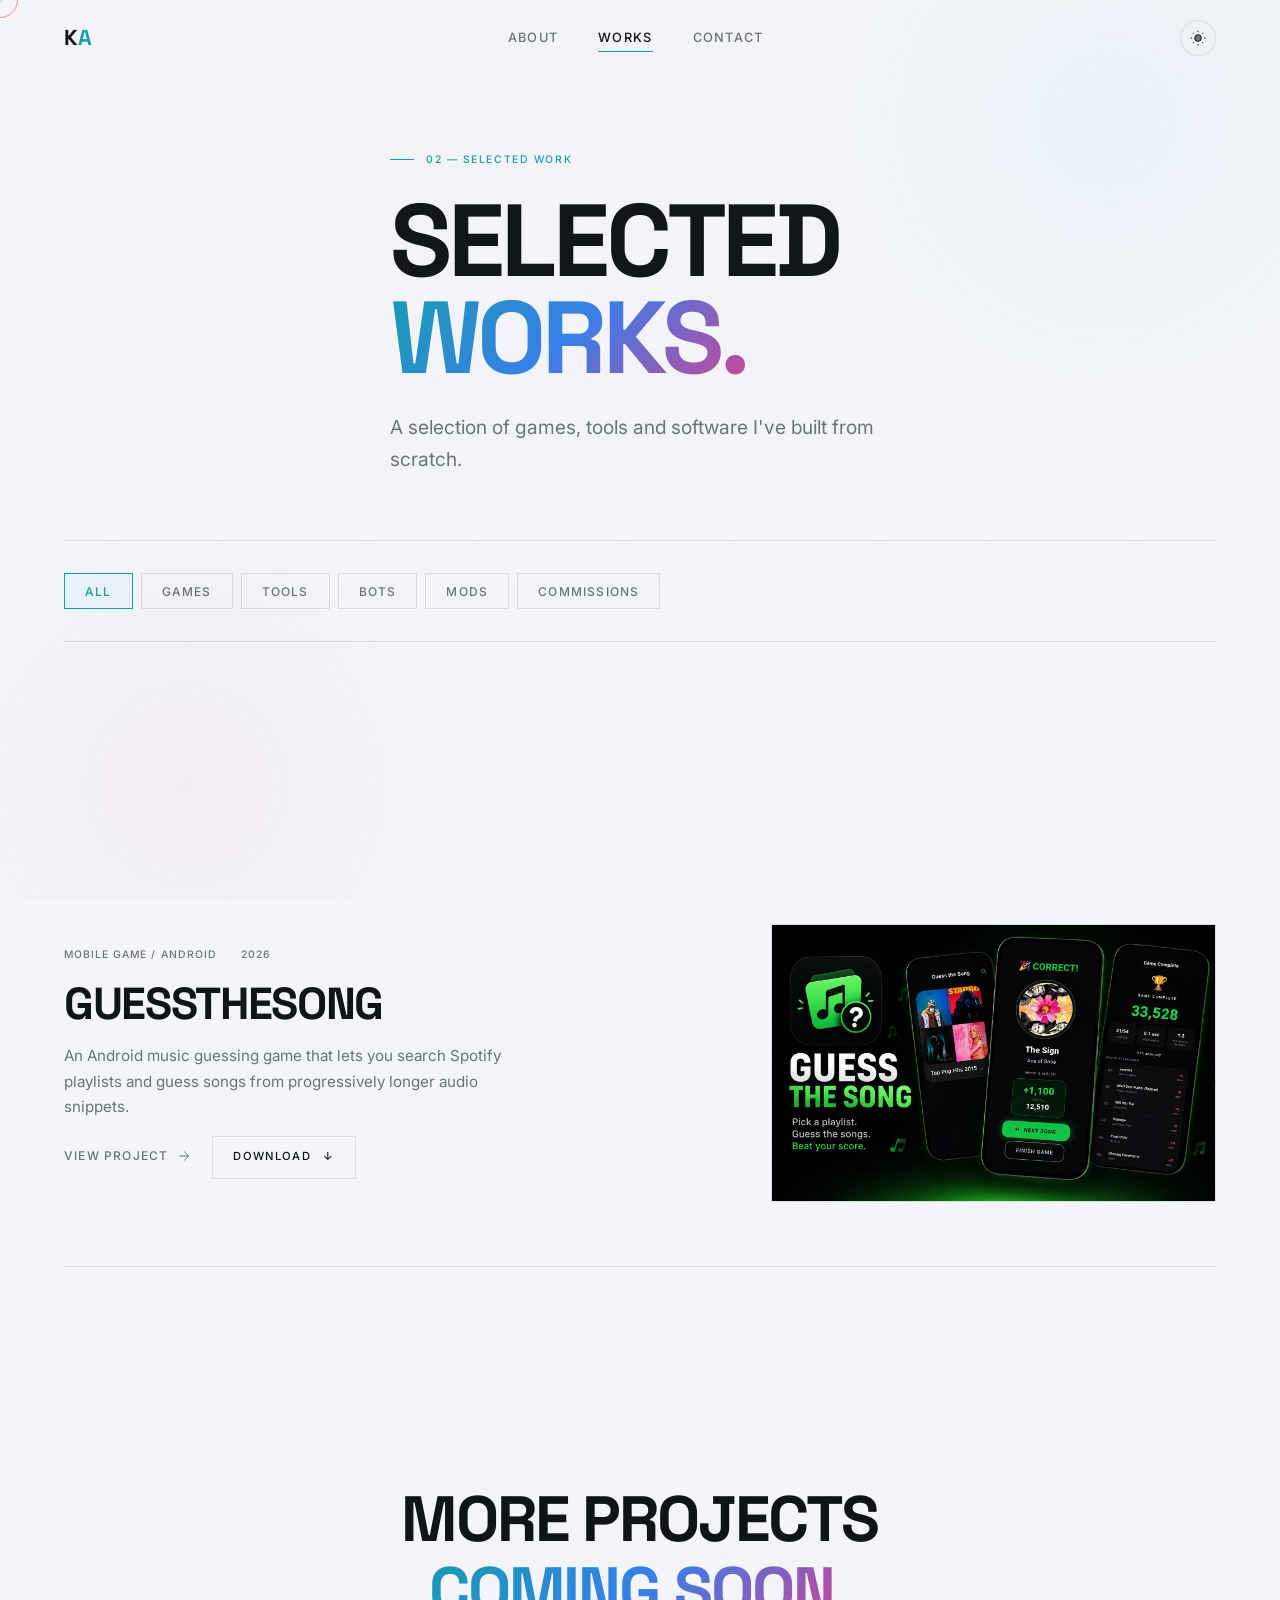
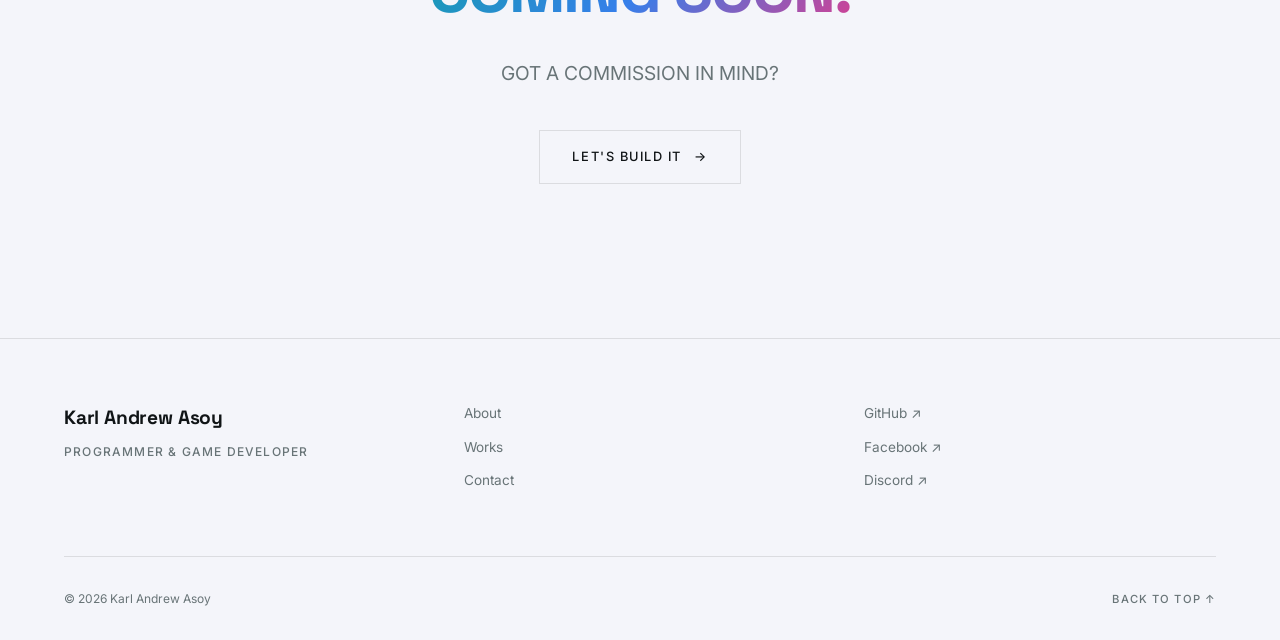
==== works/index.html @ 8372d38e "." ====
<!DOCTYPE html>
<html lang="en" data-theme="dark">
<head>
  <meta charset="UTF-8">
  <meta name="viewport" content="width=device-width, initial-scale=1.0">
  <title>Karls Worx</title>
  <meta name="description" content="Karl Andrew Asoy — A curated selection of game development projects, custom software and commissioned work.">
  <link rel="icon" type="image/svg+xml" href="../assets/favicon.svg">
  <link rel="preconnect" href="https://fonts.gstatic.com" crossorigin>
  <link href="https://fonts.googleapis.com/css2?family=Inter:wght@400;500;600;700&family=Space+Grotesk:wght@400;500;600;700&display=swap" rel="stylesheet">
  <link rel="stylesheet" href="../css/style.css">
</head>
<body>

  <!-- Page Loader -->
  <div class="page-loader">
    <div class="loader-inner">
      <div class="loader-logo">KA</div>
      <div class="loader-line"></div>
    </div>
  </div>

  <!-- Scroll Progress -->
  <div class="scroll-progress"></div>

  <!-- Background Atmosphere -->
  <div class="bg-glow"></div>
  <div class="noise-overlay"></div>

  <!-- Custom Cursor -->
  <div class="cursor-dot"></div>
  <div class="cursor-circle"></div>

  <!-- Navigation -->
  <header class="nav" role="banner">
    <div class="container nav-inner">
      <a href="../about/" class="nav-logo" aria-label="Home">K<span>A</span></a>
      <nav class="nav-links" role="navigation" aria-label="Main navigation">
        <a href="../about/" class="nav-link">About</a>
        <a href="../works/" class="nav-link active">Works</a>
        <a href="../contact/" class="nav-link">Contact</a>
      </nav>
      <div class="nav-right">
        <button class="theme-toggle" aria-label="Toggle theme"></button>
        <button class="hamburger" aria-label="Toggle menu" aria-expanded="false">
          <span></span>
          <span></span>
          <span></span>
        </button>
      </div>
    </div>
  </header>

  <!-- Mobile Menu -->
  <div class="mobile-menu" role="navigation" aria-label="Mobile navigation">
    <a href="../about/" class="mobile-menu-link">About</a>
    <a href="../works/" class="mobile-menu-link active">Works</a>
    <a href="../contact/" class="mobile-menu-link">Contact</a>
  </div>

  <!-- Main Content -->
  <main class="page-content">

    <!-- Works Hero -->
    <section class="works-hero">
      <div class="container">
        <span class="label">02 — SELECTED WORK</span>
        <h1 class="works-hero-title">
          SELECTED<br><span class="gradient-text">WORKS.</span>
        </h1>
        <p class="body-large works-hero-sub">A selection of games, tools and software I've built from scratch.</p>
      </div>
    </section>

    <!-- Filters -->
    <section class="section" style="padding-top: 0;">
      <div class="container">
        <div class="filters">
          <button class="filter-btn active" data-filter="all">All</button>
          <button class="filter-btn" data-filter="game">Games</button>
          <button class="filter-btn" data-filter="tool">Tools</button>
          <button class="filter-btn" data-filter="bot">Bots</button>
          <button class="filter-btn" data-filter="mod">Mods</button>
          <button class="filter-btn" data-filter="commission">Commissions</button>
        </div>
      </div>
    </section>

    <!-- Projects -->
    <section class="projects-list">
      <div class="container">

        <!-- Project 01 — GUESSTHESONG -->
        <article class="project-item layout-1 reveal"
          data-category="game mobile"
          data-slug="guessthesong"
          data-overview="A music guessing game for Android"
          data-role="Solo Developer"
          data-timeline="Ongoing"
          data-tools="Flutter, Dart, Spotify API"
          data-challenge="Creating a fun and engaging music quiz game that integrates with Spotify's massive catalog while keeping the experience snappy and fair."
          data-approach="Built a custom audio snippet player that can slice tracks at precise timestamps. Integrated Spotify's API for playlist search and playback. Designed progressively harder difficulty tiers."
          data-solution="An Android app where users search any Spotify playlist, listen to progressively longer snippets (0.1s, 0.5s, 1s, 2s, 5s) and guess the song. Score based on how quickly you recognize it."
          data-results="Fully functional app ready for release. Smooth Spotify integration. Addictive gameplay loop with increasing difficulty."
          data-gallery-1="../assets/guessthesong/result (1).jpg"
          data-gallery-2="../assets/guessthesong/result (2).jpg"
          data-gallery-3="../assets/guessthesong/result (3).jpg"
          data-download="https://www.dropbox.com/scl/fi/apafwx0fe92dl3pymfhm1/Guess-The-Song.apk?rlkey=arikl95ttu02qzkbhp2q1cnkc&st=estf4161&dl=1">

          <div class="project-text">
            <div class="project-meta">
              <span class="project-meta-item">Mobile Game / Android</span>
              <span class="project-meta-item">2026</span>
            </div>
            <h3 class="project-name">GUESSTHESONG</h3>
            <p class="project-desc">An Android music guessing game that lets you search Spotify playlists and guess songs from progressively longer audio snippets.</p>
            <span class="project-arrow">VIEW PROJECT <svg viewBox="0 0 24 24"><line x1="5" y1="12" x2="19" y2="12"/><polyline points="12 5 19 12 12 19"/></svg></span>
            <a href="#" class="btn project-download-btn" target="_blank" rel="noopener" onclick="event.stopPropagation()">DOWNLOAD <span class="arrow">&darr;</span></a>
          </div>
          <div class="project-image-wrap">
            <img src="../assets/guessthesong/thumbnail.jpg" alt="GUESSTHESONG — Android music guessing game" loading="lazy">
            <div class="project-image-overlay">
              <span>VIEW PROJECT</span>
            </div>
          </div>
        </article>

      </div>
    </section>

    <!-- Works CTA -->
    <section class="works-cta section">
      <div class="container">
        <h2 class="works-cta-title reveal">
          MORE PROJECTS<br><span class="gradient-text">COMING SOON.</span>
        </h2>
        <p class="body-large reveal" style="margin: 0 auto 2.5rem; text-align: center;">GOT A COMMISSION IN MIND?</p>
        <a href="../contact/" class="btn reveal reveal-delay-2" style="display: inline-flex; margin: 0 auto;">LET'S BUILD IT <span class="arrow">&rarr;</span></a>
      </div>
    </section>

    <!-- Footer -->
    <footer class="footer" role="contentinfo">
      <div class="container">
        <div class="footer-grid">
          <div>
            <div class="footer-brand-name">Karl Andrew Asoy</div>
            <div class="footer-brand-role">Programmer & Game Developer</div>
          </div>
          <div class="footer-nav">
            <a href="../about/">About</a>
            <a href="../works/">Works</a>
            <a href="../contact/">Contact</a>
          </div>
          <div class="footer-social">
            <a href="https://github.com/LoyKarl" target="_blank" rel="noopener">GitHub ↗</a>
            <a href="https://www.facebook.com/karl.andrewasoy/" target="_blank" rel="noopener">Facebook ↗</a>
            <a href="https://discord.com/users/983285934449623070" target="_blank" rel="noopener">Discord ↗</a>
          </div>
        </div>
        <div class="footer-bottom">
          <span class="footer-copy">&copy; 2026 Karl Andrew Asoy</span>
          <button class="footer-back-top" aria-label="Back to top">BACK TO TOP &uarr;</button>
        </div>
      </div>
    </footer>

  </main>

  <!-- Project Modal (outside main so position:fixed works) -->
  <div class="project-modal" role="dialog" aria-label="Project details">
    <button class="modal-close" aria-label="Close modal">
      <svg viewBox="0 0 24 24"><line x1="18" y1="6" x2="6" y2="18"/><line x1="6" y1="6" x2="18" y2="18"/></svg>
    </button>
    <div class="modal-content"></div>
  </div>

  <script src="../js/script.js"></script>
</body>
</html>
---- css/style.css ----
/* ============================================================
   PORTFOLIO — CSS
   ============================================================ */

/* ===================== RESET ===================== */
*, *::before, *::after {
  margin: 0;
  padding: 0;
  box-sizing: border-box;
}

html {
  scroll-behavior: smooth;
  -webkit-font-smoothing: antialiased;
  -moz-osx-font-smoothing: grayscale;
}

body {
  font-family: 'Inter', sans-serif;
  font-weight: 400;
  line-height: 1.6;
  overflow-x: hidden;
  transition: background-color 0.5s ease, color 0.5s ease;
}

a {
  text-decoration: none;
  color: inherit;
}

ul, ol {
  list-style: none;
}

img {
  max-width: 100%;
  display: block;
}

button {
  border: none;
  background: none;
  cursor: pointer;
  font-family: inherit;
  color: inherit;
}

input, textarea, select {
  font-family: inherit;
  border: none;
  outline: none;
  background: none;
  color: inherit;
}

::selection {
  background: var(--cyan);
  color: var(--bg);
}

/* ===================== VARIABLES ===================== */
:root {
  --bg: #05090B;
  --bg-secondary: #081216;
  --surface: #0B1519;
  --text: #F2F5F4;
  --text-muted: #879496;
  --cyan: #48D8E8;
  --blue: #4C9FFF;
  --pink: #E94FA3;
  --purple: #A85CFF;
  --green: #50D7A0;
  --border: rgba(255,255,255,0.10);
  --border-hover: rgba(255,255,255,0.25);
  --font-heading: 'Space Grotesk', sans-serif;
  --font-body: 'Inter', sans-serif;
  --transition: 0.35s cubic-bezier(0.25, 0.46, 0.45, 0.94);
  --transition-fast: 0.2s ease;
  --container: 1400px;
  --gap: clamp(1.5rem, 4vw, 3rem);
  --section-gap: clamp(5rem, 12vw, 10rem);
}

[data-theme="light"] {
  --bg: #F4F5FA;
  --bg-secondary: #FFFFFF;
  --surface: #FFFFFF;
  --text: #101416;
  --text-muted: #687477;
  --cyan: #159EAE;
  --blue: #367FEA;
  --pink: #D63F91;
  --purple: #8048D6;
  --green: #249E75;
  --border: rgba(0,0,0,0.10);
  --border-hover: rgba(0,0,0,0.25);
}

/* ===================== BASE ===================== */
body {
  background-color: var(--bg);
  color: var(--text);
  cursor: none;
}

.container {
  max-width: var(--container);
  margin: 0 auto;
  padding: 0 clamp(1.5rem, 5vw, 4rem);
}

.section {
  padding: var(--section-gap) 0;
}

img {
  background: var(--surface);
}

/* ===================== TYPOGRAPHY ===================== */
h1, h2, h3, h4, h5, h6 {
  font-family: var(--font-heading);
  font-weight: 700;
  line-height: 1.05;
  letter-spacing: -0.03em;
}

.label {
  font-family: var(--font-body);
  font-size: clamp(0.65rem, 0.8vw, 0.75rem);
  font-weight: 500;
  letter-spacing: 0.15em;
  text-transform: uppercase;
  color: var(--cyan);
  display: inline-flex;
  align-items: center;
  gap: 0.75rem;
}

.label::before {
  content: '';
  width: 24px;
  height: 1px;
  background: var(--cyan);
}

.label--num::before {
  content: none;
}

.hero-title {
  font-size: clamp(3rem, 9vw, 8rem);
  line-height: 0.95;
  letter-spacing: -0.04em;
  text-transform: uppercase;
}

.section-title {
  font-size: clamp(2.5rem, 6vw, 5rem);
  line-height: 1;
  letter-spacing: -0.03em;
  text-transform: uppercase;
}

.gradient-text {
  background: linear-gradient(135deg, var(--cyan), var(--blue), var(--pink));
  -webkit-background-clip: text;
  -webkit-text-fill-color: transparent;
  background-clip: text;
}

.body-large {
  font-size: clamp(1rem, 1.5vw, 1.35rem);
  line-height: 1.7;
  color: var(--text-muted);
  max-width: 600px;
}

.body-small {
  font-size: 0.85rem;
  line-height: 1.6;
  color: var(--text-muted);
}

/* ===================== PAGE LOADER ===================== */
.page-loader {
  position: fixed;
  inset: 0;
  z-index: 9999;
  background: var(--bg);
  display: flex;
  align-items: center;
  justify-content: center;
  transition: opacity 0.5s ease, visibility 0.5s ease;
}

.page-loader.loaded {
  opacity: 0;
  visibility: hidden;
  pointer-events: none;
}

.loader-inner {
  display: flex;
  flex-direction: column;
  align-items: center;
  gap: 1.5rem;
}

.loader-logo {
  font-family: var(--font-heading);
  font-size: 2rem;
  font-weight: 700;
  color: var(--text);
}

.loader-line {
  width: 60px;
  height: 2px;
  background: var(--border);
  position: relative;
  overflow: hidden;
}

.loader-line::after {
  content: '';
  position: absolute;
  left: 0;
  top: 0;
  height: 100%;
  width: 0;
  background: linear-gradient(90deg, var(--cyan), var(--pink));
  animation: loaderLine 1s ease forwards;
}

@keyframes loaderLine {
  to { width: 100%; }
}

/* ===================== NAVIGATION ===================== */
.nav {
  position: fixed;
  top: 0;
  left: 0;
  right: 0;
  z-index: 1000;
  padding: 1.25rem 0;
  transition: all var(--transition);
}

.nav.scrolled {
  background: rgba(5, 9, 11, 0.85);
  backdrop-filter: blur(20px);
  -webkit-backdrop-filter: blur(20px);
  border-bottom: 1px solid var(--border);
  padding: 0.85rem 0;
}

[data-theme="light"] .nav.scrolled {
  background: rgba(244, 245, 250, 0.9);
}

.nav-inner {
  display: flex;
  align-items: center;
  justify-content: space-between;
}

.nav-logo {
  font-family: var(--font-heading);
  font-size: 1.35rem;
  font-weight: 700;
  letter-spacing: -0.02em;
  position: relative;
  z-index: 1001;
}

.nav-logo span {
  color: var(--cyan);
}

.nav-links {
  display: flex;
  align-items: center;
  gap: 2.5rem;
}

.nav-link {
  font-size: 0.8rem;
  font-weight: 500;
  letter-spacing: 0.1em;
  text-transform: uppercase;
  color: var(--text-muted);
  transition: color var(--transition-fast);
  position: relative;
}

.nav-link::after {
  content: '';
  position: absolute;
  bottom: -4px;
  left: 0;
  width: 0;
  height: 1px;
  background: var(--cyan);
  transition: width var(--transition);
}

.nav-link:hover,
.nav-link.active {
  color: var(--text);
}

.nav-link.active::after {
  width: 100%;
}

.nav-right {
  display: flex;
  align-items: center;
  gap: 1.5rem;
}

.theme-toggle {
  width: 36px;
  height: 36px;
  border-radius: 50%;
  border: 1px solid var(--border);
  display: flex;
  align-items: center;
  justify-content: center;
  transition: all var(--transition-fast);
  position: relative;
  overflow: hidden;
}

.theme-toggle:hover {
  border-color: var(--border-hover);
  background: var(--surface);
}

.theme-toggle svg {
  width: 16px;
  height: 16px;
  fill: var(--text-muted);
  transition: fill var(--transition-fast);
}

.theme-toggle:hover svg {
  fill: var(--text);
}

/* Hamburger */
.hamburger {
  display: none;
  flex-direction: column;
  justify-content: center;
  align-items: center;
  width: 36px;
  height: 36px;
  gap: 6px;
  position: relative;
  z-index: 1001;
}

.hamburger span {
  width: 24px;
  height: 1.5px;
  background: var(--text);
  transition: all 0.35s ease;
  transform-origin: center;
}

.hamburger.active span:nth-child(1) {
  transform: translateY(3.75px) rotate(45deg);
}

.hamburger.active span:nth-child(2) {
  opacity: 0;
  transform: scaleX(0);
}

.hamburger.active span:nth-child(3) {
  transform: translateY(-3.75px) rotate(-45deg);
}

/* Mobile Menu */
.mobile-menu {
  position: fixed;
  inset: 0;
  z-index: 999;
  background: var(--bg);
  display: flex;
  flex-direction: column;
  align-items: center;
  justify-content: center;
  gap: 2rem;
  opacity: 0;
  visibility: hidden;
  transition: all 0.45s ease;
}

.mobile-menu.open {
  opacity: 1;
  visibility: visible;
}

.mobile-menu-link {
  font-family: var(--font-heading);
  font-size: clamp(2rem, 8vw, 4rem);
  font-weight: 700;
  text-transform: uppercase;
  letter-spacing: -0.02em;
  color: var(--text-muted);
  transition: all var(--transition);
  transform: translateY(30px);
  opacity: 0;
}

.mobile-menu.open .mobile-menu-link {
  transform: translateY(0);
  opacity: 1;
}

.mobile-menu-link:nth-child(1) { transition-delay: 0.1s; }
.mobile-menu-link:nth-child(2) { transition-delay: 0.15s; }
.mobile-menu-link:nth-child(3) { transition-delay: 0.2s; }

.mobile-menu-link:hover,
.mobile-menu-link.active {
  color: var(--cyan);
}

/* ===================== BUTTONS ===================== */
.btn {
  display: inline-flex;
  align-items: center;
  gap: 0.75rem;
  font-size: 0.8rem;
  font-weight: 500;
  letter-spacing: 0.12em;
  text-transform: uppercase;
  padding: 1rem 2rem;
  border: 1px solid var(--border);
  border-radius: 0;
  transition: all var(--transition);
  position: relative;
  overflow: hidden;
}

.btn::before {
  content: '';
  position: absolute;
  inset: 0;
  background: linear-gradient(135deg, var(--cyan), var(--blue));
  opacity: 0;
  transition: opacity var(--transition);
  z-index: -1;
}

.btn:hover {
  border-color: var(--cyan);
  color: var(--bg);
}

.btn:hover::before {
  opacity: 1;
}

.btn .arrow {
  display: inline-flex;
  transition: transform var(--transition-fast);
}

.btn:hover .arrow {
  transform: translateX(4px);
}

.btn-primary {
  background: var(--cyan);
  color: var(--bg);
  border-color: var(--cyan);
}

.btn-primary:hover {
  background: var(--blue);
  border-color: var(--blue);
}

.btn-primary::before {
  display: none;
}

/* ===================== CUSTOM CURSOR ===================== */
.cursor-dot,
.cursor-circle {
  position: fixed;
  pointer-events: none;
  z-index: 10000;
  border-radius: 50%;
  mix-blend-mode: difference;
}

.cursor-dot {
  width: 6px;
  height: 6px;
  background: var(--text);
  transform: translate(-50%, -50%);
  transition: width 0.25s ease, height 0.25s ease, background 0.25s ease;
}

.cursor-circle {
  width: 36px;
  height: 36px;
  border: 1px solid var(--cyan);
  transform: translate(-50%, -50%);
  transition: width 0.3s ease, height 0.3s ease, border-color 0.3s ease, opacity 0.3s ease;
  opacity: 0.6;
}

.cursor-hover .cursor-dot {
  width: 10px;
  height: 10px;
  background: var(--cyan);
}

.cursor-hover .cursor-circle {
  width: 56px;
  height: 56px;
  border-color: var(--pink);
  opacity: 0.3;
}

.cursor-text .cursor-circle {
  width: 80px;
  height: 80px;
  border-color: var(--pink);
  opacity: 0.2;
}

.cursor-text .cursor-dot {
  width: 0;
  height: 0;
}

.cursor-text .cursor-circle::after {
  content: 'VIEW';
  position: absolute;
  top: 50%;
  left: 50%;
  transform: translate(-50%, -50%);
  font-size: 0.65rem;
  font-weight: 600;
  letter-spacing: 0.1em;
  color: var(--text);
  font-family: var(--font-body);
}

.cursor-pulse {
  position: fixed;
  width: 40px;
  height: 40px;
  border-radius: 50%;
  border: 1px solid var(--cyan);
  pointer-events: none;
  z-index: 9999;
  transform: translate(-50%, -50%) scale(1);
  opacity: 0.8;
  animation: cursorPulse 0.5s ease-out forwards;
}

@keyframes cursorPulse {
  0% {
    transform: translate(-50%, -50%) scale(1);
    opacity: 0.8;
  }
  100% {
    transform: translate(-50%, -50%) scale(2.5);
    opacity: 0;
  }
}

/* ===================== BACKGROUND ATMOSPHERE ===================== */
.bg-glow {
  position: fixed;
  inset: 0;
  z-index: -1;
  pointer-events: none;
  overflow: hidden;
}

.bg-glow::before {
  content: '';
  position: absolute;
  top: -20%;
  right: -10%;
  width: 600px;
  height: 600px;
  background: radial-gradient(circle, rgba(72, 216, 232, 0.06) 0%, transparent 70%);
  border-radius: 50%;
  animation: glowFloat 12s ease-in-out infinite;
}

.bg-glow::after {
  content: '';
  position: absolute;
  bottom: -15%;
  left: -5%;
  width: 500px;
  height: 500px;
  background: radial-gradient(circle, rgba(233, 79, 163, 0.05) 0%, transparent 70%);
  border-radius: 50%;
  animation: glowFloat 15s ease-in-out infinite reverse;
}

@keyframes glowFloat {
  0%, 100% { transform: translate(0, 0); }
  33% { transform: translate(30px, -20px); }
  66% { transform: translate(-20px, 15px); }
}

/* Noise overlay */
.noise-overlay {
  position: fixed;
  inset: 0;
  z-index: 1;
  pointer-events: none;
  opacity: 0.03;
  background-image: url("data:image/svg+xml,%3Csvg viewBox='0 0 256 256' xmlns='http://www.w3.org/2000/svg'%3E%3Cfilter id='noise'%3E%3CfeTurbulence type='fractalNoise' baseFrequency='0.9' numOctaves='4' stitchTiles='stitch'/%3E%3C/filter%3E%3Crect width='100%25' height='100%25' filter='url(%23noise)'/%3E%3C/svg%3E");
  background-repeat: repeat;
  background-size: 256px 256px;
}

/* ===================== SCROLL PROGRESS ===================== */
.scroll-progress {
  position: fixed;
  top: 0;
  left: 0;
  height: 2px;
  background: linear-gradient(90deg, var(--cyan), var(--blue), var(--pink));
  z-index: 10001;
  width: 0;
  transition: width 0.1s linear;
}

/* ===================== BACK TO TOP ===================== */
.back-to-top {
  position: fixed;
  bottom: 2rem;
  right: 2rem;
  width: 44px;
  height: 44px;
  border: 1px solid var(--border);
  background: var(--bg-secondary);
  display: flex;
  align-items: center;
  justify-content: center;
  z-index: 100;
  opacity: 0;
  visibility: hidden;
  transform: translateY(10px);
  transition: all var(--transition);
  font-size: 0.7rem;
  letter-spacing: 0.05em;
}

.back-to-top.visible {
  opacity: 1;
  visibility: visible;
  transform: translateY(0);
}

.back-to-top:hover {
  border-color: var(--cyan);
  color: var(--cyan);
}

/* ===================== PAGE TRANSITIONS ===================== */
.page-content {
  opacity: 0;
  transform: translateY(20px);
  transition: opacity 0.6s ease, transform 0.6s ease;
}

.page-content.visible {
  opacity: 1;
  transform: translateY(0);
}

/* ===================== SCROLL REVEAL ===================== */
.reveal {
  opacity: 0;
  transform: translateY(40px);
  transition: opacity 0.7s ease, transform 0.7s ease;
}

.reveal.revealed {
  opacity: 1;
  transform: translateY(0);
}

.reveal-delay-1 { transition-delay: 0.1s; }
.reveal-delay-2 { transition-delay: 0.2s; }
.reveal-delay-3 { transition-delay: 0.3s; }
.reveal-delay-4 { transition-delay: 0.4s; }

/* ===================== SECTION DIVIDER ===================== */
.section-divider {
  width: 100%;
  height: 1px;
  background: var(--border);
  margin: 0 auto;
}

/* ===================== ABOUT PAGE ===================== */

/* Hero */
.about-hero {
  min-height: 100vh;
  display: flex;
  align-items: center;
  padding-top: 6rem;
  position: relative;
}

.about-hero-grid {
  display: grid;
  grid-template-columns: 1fr 1fr;
  gap: var(--gap);
  align-items: center;
}

.about-hero-text {
  position: relative;
  z-index: 2;
}

.about-hero-image {
  position: relative;
}

.about-hero-image img {
  width: 100%;
  aspect-ratio: 3/4;
  object-fit: cover;
  border: 1px solid var(--border);
  transition: transform 0.6s ease;
}

.about-hero-image::before {
  content: '';
  position: absolute;
  top: -15px;
  right: -15px;
  width: 100%;
  height: 100%;
  border: 1px solid var(--cyan);
  opacity: 0.3;
  z-index: -1;
  transition: all 0.5s ease;
}

.about-hero-image:hover::before {
  top: -10px;
  right: -10px;
  opacity: 0.5;
}

.about-hero-meta {
  position: absolute;
  bottom: -2rem;
  left: -2rem;
  display: flex;
  flex-direction: column;
  gap: 1rem;
  z-index: 3;
}

.meta-item {
  font-size: 0.65rem;
  font-weight: 500;
  letter-spacing: 0.12em;
  text-transform: uppercase;
  color: var(--text-muted);
  background: var(--bg-secondary);
  border: 1px solid var(--border);
  padding: 0.6rem 1rem;
  display: inline-flex;
  flex-direction: column;
  gap: 0.25rem;
}

.meta-item span {
  color: var(--text);
  font-weight: 600;
}

.about-hero-actions {
  display: flex;
  gap: 1rem;
  margin-top: 2.5rem;
  flex-wrap: wrap;
}

.hero-subtitle {
  margin-top: 1.5rem;
  max-width: 480px;
}

/* Intro Statement */
.intro-statement {
  padding: var(--section-gap) 0;
}

.intro-statement-text {
  font-family: var(--font-heading);
  font-size: clamp(1.8rem, 4vw, 3.2rem);
  font-weight: 500;
  line-height: 1.25;
  letter-spacing: -0.02em;
  max-width: 900px;
  color: var(--text-muted);
}

.intro-statement-text em {
  font-style: normal;
  color: var(--text);
}

/* Bio */
.about-bio {
  display: grid;
  grid-template-columns: 1fr 1fr;
  gap: var(--section-gap);
  align-items: start;
}

.about-bio-text {
  font-size: clamp(1rem, 1.3vw, 1.15rem);
  line-height: 1.8;
  color: var(--text-muted);
}

.about-bio-text + .about-bio-text {
  margin-top: 1.5rem;
}

/* Stats */
.stats {
  display: grid;
  grid-template-columns: repeat(4, 1fr);
  gap: 2rem;
  padding: var(--section-gap) 0;
  border-top: 1px solid var(--border);
  border-bottom: 1px solid var(--border);
}

.stat-item {
  text-align: left;
}

.stat-number {
  font-family: var(--font-heading);
  font-size: clamp(2.5rem, 5vw, 4rem);
  font-weight: 700;
  letter-spacing: -0.03em;
  line-height: 1;
  color: var(--text);
}

.stat-label {
  font-size: 0.7rem;
  font-weight: 500;
  letter-spacing: 0.12em;
  text-transform: uppercase;
  color: var(--text-muted);
  margin-top: 0.75rem;
}

/* Services */
.services-header {
  display: flex;
  align-items: flex-end;
  justify-content: space-between;
  margin-bottom: 4rem;
}

.services-grid {
  display: grid;
  grid-template-columns: 1fr 1fr;
  gap: 0;
}

.service-item {
  padding: 2rem;
  border: 1px solid var(--border);
  transition: all var(--transition);
  cursor: default;
  position: relative;
}

.service-item:hover {
  border-color: var(--border-hover);
  background: var(--surface);
}

.service-num {
  font-family: var(--font-heading);
  font-size: 0.75rem;
  font-weight: 500;
  color: var(--cyan);
  margin-bottom: 1.5rem;
  letter-spacing: 0.05em;
}

.service-title {
  font-family: var(--font-heading);
  font-size: clamp(1.1rem, 2vw, 1.5rem);
  font-weight: 600;
  letter-spacing: -0.02em;
  margin-bottom: 0.75rem;
}

.service-desc {
  font-size: 0.85rem;
  color: var(--text-muted);
  line-height: 1.6;
}

.service-arrow {
  position: absolute;
  top: 2rem;
  right: 2rem;
  width: 32px;
  height: 32px;
  display: flex;
  align-items: center;
  justify-content: center;
  border: 1px solid var(--border);
  transition: all var(--transition);
}

.service-arrow svg {
  width: 14px;
  height: 14px;
  fill: none;
  stroke: var(--text-muted);
  stroke-width: 1.5;
  transition: all var(--transition);
}

.service-item:hover .service-arrow {
  border-color: var(--cyan);
  transform: translate(3px, -3px);
}

.service-item:hover .service-arrow svg {
  stroke: var(--cyan);
}

/* Philosophy */
.philosophy {
  text-align: center;
  padding: var(--section-gap) 0;
}

.philosophy-text {
  font-family: var(--font-heading);
  font-size: clamp(2rem, 5vw, 4.5rem);
  font-weight: 700;
  line-height: 1.1;
  letter-spacing: -0.03em;
  text-transform: uppercase;
}

.philosophy-text .line {
  display: block;
  opacity: 0;
  transform: translateY(20px);
}

/* About CTA */
.about-cta {
  padding: var(--section-gap) 0;
  text-align: left;
}

.about-cta-title {
  font-family: var(--font-heading);
  font-size: clamp(3rem, 8vw, 7rem);
  font-weight: 700;
  line-height: 0.95;
  letter-spacing: -0.04em;
  text-transform: uppercase;
  margin-bottom: 2.5rem;
}

.about-cta-link {
  display: inline-flex;
  align-items: center;
  gap: 1rem;
  font-family: var(--font-heading);
  font-size: clamp(1.2rem, 2vw, 1.6rem);
  font-weight: 600;
  letter-spacing: 0.05em;
  color: var(--cyan);
  transition: all var(--transition);
  border-bottom: 1px solid transparent;
  padding-bottom: 0.5rem;
}

.about-cta-link:hover {
  color: var(--pink);
  border-color: var(--pink);
}

.about-cta-link .arrow {
  transition: transform var(--transition-fast);
}

.about-cta-link:hover .arrow {
  transform: translateX(8px);
}

/* ===================== WORKS PAGE ===================== */

.works-hero {
  min-height: 60vh;
  display: flex;
  flex-direction: column;
  justify-content: flex-end;
  padding-top: 8rem;
  padding-bottom: 4rem;
}

.works-hero-title {
  font-size: clamp(3rem, 8vw, 7rem);
  line-height: 0.95;
  letter-spacing: -0.04em;
  text-transform: uppercase;
  margin-top: 1.5rem;
}

.works-hero-sub {
  margin-top: 1.5rem;
  max-width: 500px;
}

/* Filters */
.filters {
  display: flex;
  align-items: center;
  gap: 0.5rem;
  padding: 2rem 0;
  border-top: 1px solid var(--border);
  border-bottom: 1px solid var(--border);
  flex-wrap: wrap;
}

.filter-btn {
  font-size: 0.75rem;
  font-weight: 500;
  letter-spacing: 0.1em;
  text-transform: uppercase;
  padding: 0.6rem 1.25rem;
  border: 1px solid var(--border);
  color: var(--text-muted);
  transition: all var(--transition-fast);
  cursor: pointer;
}

.filter-btn:hover,
.filter-btn.active {
  border-color: var(--cyan);
  color: var(--cyan);
  background: rgba(72, 216, 232, 0.05);
}

/* Project Grid */
.projects-list {
  padding: 4rem 0;
}

.project-item {
  display: grid;
  gap: 2.5rem;
  padding: 4rem 0;
  border-bottom: 1px solid var(--border);
  transition: opacity 0.4s ease, transform 0.4s ease;
}

.project-item.hidden {
  display: none;
}

/* Layout Variations */
.project-item.layout-1 {
  grid-template-columns: 1.2fr 0.8fr;
  align-items: center;
}

.project-item.layout-2 {
  grid-template-columns: 0.8fr 1.2fr;
  align-items: center;
}

.project-item.layout-2 .project-text {
  order: 1;
}

.project-item.layout-2 .project-image-wrap {
  order: 2;
}

.project-item.layout-3 {
  grid-template-columns: 1fr;
}

.project-item.layout-4 {
  grid-template-columns: 1fr 1fr;
  gap: 2rem;
}

.project-item.layout-5 {
  grid-template-columns: 1.5fr 0.5fr;
  align-items: start;
}

.project-item.layout-6 {
  grid-template-columns: 1fr;
}

.project-image-wrap {
  position: relative;
  overflow: hidden;
  border: 1px solid var(--border);
  cursor: pointer;
  aspect-ratio: 16/10;
}

.project-item.layout-5 .project-image-wrap {
  aspect-ratio: 21/9;
}

.project-image-wrap img {
  width: 100%;
  height: 100%;
  object-fit: cover;
  transition: transform 0.6s ease;
}

.project-image-wrap:hover img {
  transform: scale(1.03);
}

.project-image-overlay {
  position: absolute;
  inset: 0;
  background: linear-gradient(135deg, rgba(72, 216, 232, 0.1), rgba(233, 79, 163, 0.1));
  opacity: 0;
  transition: opacity 0.4s ease;
  display: flex;
  align-items: center;
  justify-content: center;
}

.project-image-wrap:hover .project-image-overlay {
  opacity: 1;
}

.project-image-overlay span {
  font-size: 0.7rem;
  font-weight: 600;
  letter-spacing: 0.15em;
  text-transform: uppercase;
  color: var(--text);
  padding: 0.75rem 1.5rem;
  border: 1px solid var(--text);
  backdrop-filter: blur(10px);
  background: rgba(0,0,0,0.3);
}

.project-meta {
  display: flex;
  gap: 1.5rem;
  margin-bottom: 1rem;
}

.project-meta-item {
  font-size: 0.65rem;
  font-weight: 500;
  letter-spacing: 0.1em;
  text-transform: uppercase;
  color: var(--text-muted);
}

.project-name {
  font-family: var(--font-heading);
  font-size: clamp(1.8rem, 3.5vw, 3rem);
  font-weight: 700;
  letter-spacing: -0.03em;
  text-transform: uppercase;
  margin-bottom: 1rem;
  transition: color var(--transition-fast);
}

.project-item:hover .project-name {
  color: var(--cyan);
}

.project-desc {
  font-size: 0.95rem;
  color: var(--text-muted);
  line-height: 1.7;
  max-width: 480px;
}

.project-arrow {
  display: inline-flex;
  align-items: center;
  gap: 0.5rem;
  margin-top: 1.5rem;
  font-size: 0.75rem;
  font-weight: 500;
  letter-spacing: 0.1em;
  text-transform: uppercase;
  color: var(--text-muted);
  transition: all var(--transition-fast);
}

.project-arrow svg {
  width: 16px;
  height: 16px;
  fill: none;
  stroke: currentColor;
  stroke-width: 1.5;
  transition: transform var(--transition-fast);
}

.project-item:hover .project-arrow {
  color: var(--cyan);
}

.project-item:hover .project-arrow svg {
  transform: translateX(4px);
}

.project-download-btn {
  margin-top: 1rem;
  font-size: 0.7rem;
  padding: 0.7rem 1.25rem;
  margin-left: 1rem;
}

.project-download-btn::before {
  display: none;
}

.project-download-btn:hover {
  border-color: var(--green);
  color: var(--text);
}

/* Project Small Meta */
.project-small-meta {
  display: flex;
  flex-direction: column;
  gap: 1.5rem;
}

.project-small-meta-item {
  padding: 1rem 0;
  border-bottom: 1px solid var(--border);
}

.project-small-meta-item .label {
  margin-bottom: 0.5rem;
}

/* Works Footer CTA */
.works-cta {
  text-align: center;
  padding: var(--section-gap) 0;
}

.works-cta-title {
  font-family: var(--font-heading);
  font-size: clamp(2rem, 5vw, 4rem);
  font-weight: 700;
  line-height: 1.1;
  letter-spacing: -0.03em;
  text-transform: uppercase;
  margin-bottom: 2rem;
}

.works-cta .btn {
  margin: 0 auto;
}

/* ===================== PROJECT MODAL ===================== */
.project-modal {
  position: fixed;
  inset: 0;
  z-index: 2000;
  background: var(--bg);
  overflow-y: auto;
  height: 100vh;
  opacity: 0;
  visibility: hidden;
  transition: all 0.4s ease;
  -webkit-overflow-scrolling: touch;
  scrollbar-width: thin;
  scrollbar-color: var(--cyan) transparent;
}

.project-modal::-webkit-scrollbar {
  width: 6px;
}

.project-modal::-webkit-scrollbar-track {
  background: transparent;
}

.project-modal::-webkit-scrollbar-thumb {
  background: var(--cyan);
  border-radius: 3px;
}

.project-modal.open {
  opacity: 1;
  visibility: visible;
}

.modal-close {
  position: fixed;
  top: 2rem;
  right: 2rem;
  z-index: 2001;
  width: 48px;
  height: 48px;
  border: 1px solid var(--border);
  display: flex;
  align-items: center;
  justify-content: center;
  transition: all var(--transition-fast);
  background: var(--bg-secondary);
}

.modal-close:hover {
  border-color: var(--cyan);
  color: var(--cyan);
}

.modal-close svg {
  width: 18px;
  height: 18px;
  stroke: currentColor;
  stroke-width: 1.5;
  fill: none;
}

.modal-content {
  max-width: 1000px;
  margin: 0 auto;
  padding: 6rem 2rem 4rem;
}

.modal-hero-image {
  width: 100%;
  aspect-ratio: 16/9;
  border: 1px solid var(--border);
  margin-bottom: 4rem;
  overflow: hidden;
}

.modal-hero-image img {
  width: 100%;
  height: 100%;
  object-fit: cover;
}

.modal-title {
  font-family: var(--font-heading);
  font-size: clamp(2.5rem, 5vw, 4rem);
  font-weight: 700;
  letter-spacing: -0.03em;
  text-transform: uppercase;
  margin-bottom: 2rem;
}

.modal-meta-grid {
  display: grid;
  grid-template-columns: repeat(2, 1fr);
  gap: 2rem;
  padding: 2rem 0;
  border-top: 1px solid var(--border);
  border-bottom: 1px solid var(--border);
  margin-bottom: 3rem;
}

.modal-meta-item {
  display: flex;
  flex-direction: column;
  gap: 0.5rem;
}

.modal-meta-item .label {
  font-size: 0.65rem;
}

.modal-meta-value {
  font-size: 0.95rem;
  font-weight: 500;
}

.modal-section {
  margin-bottom: 3rem;
}

.modal-section-title {
  font-family: var(--font-heading);
  font-size: 1.2rem;
  font-weight: 600;
  margin-bottom: 1rem;
  letter-spacing: -0.01em;
}

.modal-section-text {
  font-size: 0.95rem;
  line-height: 1.8;
  color: var(--text-muted);
}

.modal-gallery {
  display: grid;
  grid-template-columns: repeat(3, 1fr);
  gap: 1rem;
  margin-top: 2rem;
}

.modal-gallery-item {
  aspect-ratio: 9/16;
  border: 1px solid var(--border);
  overflow: hidden;
  margin-top: -12px;
  margin-bottom: -12px;
}

.modal-gallery-item img {
  width: 100%;
  height: 100%;
  object-fit: cover;
}

.modal-gallery-item.full {
  grid-column: auto;
  aspect-ratio: 9/16;
}

/* ===================== CONTACT PAGE ===================== */
.contact-hero {
  min-height: 80vh;
  display: flex;
  flex-direction: column;
  justify-content: flex-end;
  padding-top: 8rem;
  padding-bottom: 4rem;
}

.contact-hero-title {
  font-size: clamp(3rem, 9vw, 8rem);
  line-height: 0.95;
  letter-spacing: -0.04em;
  text-transform: uppercase;
  margin-top: 1.5rem;
}

.contact-hero-sub {
  margin-top: 1.5rem;
  max-width: 520px;
}

/* Contact Grid */
.contact-grid {
  display: grid;
  grid-template-columns: 1.2fr 0.8fr;
  gap: var(--section-gap);
  padding: var(--section-gap) 0;
}

/* Form */
.contact-form {
  display: flex;
  flex-direction: column;
  gap: 2rem;
}

.form-group {
  position: relative;
}

.form-group label {
  display: block;
  font-size: 0.65rem;
  font-weight: 500;
  letter-spacing: 0.12em;
  text-transform: uppercase;
  color: var(--text-muted);
  margin-bottom: 0.75rem;
}

.form-group input,
.form-group textarea,
.form-group select {
  width: 100%;
  padding: 1rem 0;
  border-bottom: 1px solid var(--border);
  font-size: 1rem;
  color: var(--text);
  background: transparent;
  transition: border-color var(--transition-fast);
}

.form-group input::placeholder,
.form-group textarea::placeholder {
  color: var(--text-muted);
  opacity: 0.5;
}

.form-group input:focus,
.form-group textarea:focus,
.form-group select:focus {
  border-color: var(--cyan);
}

.form-group textarea {
  min-height: 120px;
  resize: vertical;
}

.form-group select {
  appearance: none;
  cursor: pointer;
}

.form-group select option {
  background: var(--bg-secondary);
  color: var(--text);
}

.form-group .select-arrow {
  position: absolute;
  right: 0;
  bottom: 1rem;
  pointer-events: none;
}

.form-group .select-arrow svg {
  width: 14px;
  height: 14px;
  stroke: var(--text-muted);
  fill: none;
  stroke-width: 1.5;
}

.form-submit {
  margin-top: 1rem;
}

.form-submit .btn {
  width: 100%;
  justify-content: center;
}

/* Form Success */
.form-success {
  display: none;
  text-align: center;
  padding: 4rem 0;
}

.form-success.show {
  display: block;
}

.form-success-title {
  font-family: var(--font-heading);
  font-size: clamp(2rem, 4vw, 3rem);
  font-weight: 700;
  letter-spacing: -0.03em;
  text-transform: uppercase;
  line-height: 1.1;
  margin-bottom: 1rem;
}

.form-success-text {
  color: var(--text-muted);
  font-size: 0.95rem;
}

/* Contact Info */
.contact-info {
  display: flex;
  flex-direction: column;
  gap: 3rem;
}

.contact-info-item {
  padding-bottom: 2rem;
  border-bottom: 1px solid var(--border);
}

.contact-info-label {
  font-size: 0.65rem;
  font-weight: 500;
  letter-spacing: 0.12em;
  text-transform: uppercase;
  color: var(--cyan);
  margin-bottom: 0.75rem;
}

.contact-info-value {
  font-family: var(--font-heading);
  font-size: 1.3rem;
  font-weight: 600;
  letter-spacing: -0.01em;
}

.contact-info-value a {
  transition: color var(--transition-fast);
}

.contact-info-value a:hover {
  color: var(--cyan);
}

/* Social Links */
.social-links {
  display: flex;
  flex-direction: column;
  gap: 0;
  margin-top: 1rem;
}

.social-link {
  display: flex;
  align-items: center;
  justify-content: space-between;
  padding: 1.25rem 0;
  border-bottom: 1px solid var(--border);
  font-family: var(--font-heading);
  font-size: clamp(1.1rem, 2vw, 1.5rem);
  font-weight: 600;
  letter-spacing: 0.03em;
  transition: all var(--transition-fast);
}

.social-link:hover {
  color: var(--cyan);
  padding-left: 0.5rem;
}

.social-link .arrow {
  font-size: 0.8rem;
  transition: transform var(--transition-fast);
}

.social-link:hover .arrow {
  transform: translate(3px, -3px);
  color: var(--cyan);
}

/* Contact Footer CTA */
.contact-footer-cta {
  padding: var(--section-gap) 0;
  text-align: center;
}

.contact-footer-cta-title {
  font-family: var(--font-heading);
  font-size: clamp(2rem, 5vw, 4rem);
  font-weight: 700;
  line-height: 1.1;
  letter-spacing: -0.03em;
  text-transform: uppercase;
  margin-bottom: 1.5rem;
}

.contact-email-link {
  font-family: var(--font-heading);
  font-size: clamp(1rem, 2vw, 1.5rem);
  font-weight: 500;
  color: var(--cyan);
  transition: color var(--transition-fast);
  border-bottom: 1px solid transparent;
  padding-bottom: 2px;
}

.contact-email-link:hover {
  color: var(--pink);
  border-color: var(--pink);
}

/* ===================== FOOTER ===================== */
.footer {
  padding: 4rem 0 2rem;
  border-top: 1px solid var(--border);
}

.footer-grid {
  display: grid;
  grid-template-columns: 1fr 1fr 1fr;
  gap: 3rem;
  margin-bottom: 4rem;
}

.footer-brand-name {
  font-family: var(--font-heading);
  font-size: 1.2rem;
  font-weight: 700;
  letter-spacing: -0.01em;
  margin-bottom: 0.5rem;
}

.footer-brand-role {
  font-size: 0.75rem;
  font-weight: 500;
  letter-spacing: 0.1em;
  text-transform: uppercase;
  color: var(--text-muted);
}

.footer-nav {
  display: flex;
  flex-direction: column;
  gap: 0.75rem;
}

.footer-nav a {
  font-size: 0.85rem;
  color: var(--text-muted);
  transition: color var(--transition-fast);
}

.footer-nav a:hover {
  color: var(--cyan);
}

.footer-social {
  display: flex;
  flex-direction: column;
  gap: 0.75rem;
}

.footer-social a {
  font-size: 0.85rem;
  color: var(--text-muted);
  display: flex;
  align-items: center;
  gap: 0.5rem;
  transition: color var(--transition-fast);
}

.footer-social a:hover {
  color: var(--cyan);
}

.footer-social a svg {
  width: 12px;
  height: 12px;
  fill: none;
  stroke: currentColor;
  stroke-width: 1.5;
}

.footer-bottom {
  display: flex;
  justify-content: space-between;
  align-items: center;
  padding-top: 2rem;
  border-top: 1px solid var(--border);
}

.footer-copy {
  font-size: 0.75rem;
  color: var(--text-muted);
}

.footer-back-top {
  font-size: 0.7rem;
  font-weight: 500;
  letter-spacing: 0.1em;
  text-transform: uppercase;
  color: var(--text-muted);
  display: flex;
  align-items: center;
  gap: 0.5rem;
  cursor: pointer;
  background: none;
  border: none;
  transition: color var(--transition-fast);
}

.footer-back-top:hover {
  color: var(--cyan);
}

/* ===================== RESPONSIVE ===================== */

@media (max-width: 1024px) {
  .about-hero-grid {
    grid-template-columns: 1fr;
    gap: 3rem;
  }

  .about-hero-image {
    max-width: 500px;
  }

  .about-bio {
    grid-template-columns: 1fr;
    gap: 3rem;
  }

  .stats {
    grid-template-columns: repeat(2, 1fr);
  }

  .services-grid {
    grid-template-columns: 1fr;
  }

  .contact-grid {
    grid-template-columns: 1fr;
    gap: 4rem;
  }

  .project-item.layout-1,
  .project-item.layout-2,
  .project-item.layout-4,
  .project-item.layout-5 {
    grid-template-columns: 1fr;
  }

  .project-item.layout-2 .project-text {
    order: 2;
  }

  .project-item.layout-2 .project-image-wrap {
    order: 1;
  }

  .footer-grid {
    grid-template-columns: 1fr 1fr;
  }
}

@media (max-width: 768px) {
  .nav-links {
    display: none;
  }

  .nav-right .theme-toggle {
    margin-right: 0;
  }

  .hamburger {
    display: flex;
  }

  .about-hero {
    min-height: auto;
    padding-top: 7rem;
    padding-bottom: 3rem;
  }

  .about-hero-meta {
    position: relative;
    bottom: auto;
    left: auto;
    flex-direction: row;
    flex-wrap: wrap;
    margin-top: 2rem;
  }

  .hero-title,
  .section-title,
  .works-hero-title,
  .contact-hero-title,
  .about-cta-title {
    font-size: clamp(2.2rem, 10vw, 3.5rem);
  }

  .stats {
    grid-template-columns: 1fr 1fr;
    gap: 2rem 1rem;
  }

  .services-grid {
    grid-template-columns: 1fr;
  }

  .project-image-wrap {
    aspect-ratio: 16/12;
  }

  .modal-meta-grid {
    grid-template-columns: 1fr;
  }

  .modal-gallery {
    grid-template-columns: 1fr;
  }

  .footer-grid {
    grid-template-columns: 1fr;
    gap: 2rem;
  }

  .footer-bottom {
    flex-direction: column;
    gap: 1rem;
    text-align: center;
  }

  .cursor-dot,
  .cursor-circle {
    display: none;
  }
}

@media (max-width: 480px) {
  .about-hero-actions {
    flex-direction: column;
  }

  .about-hero-actions .btn {
    width: 100%;
    justify-content: center;
  }

  .filters {
    gap: 0.4rem;
  }

  .filter-btn {
    padding: 0.5rem 0.9rem;
    font-size: 0.65rem;
  }

  .social-link {
    font-size: 1rem;
  }

  .btn {
    padding: 0.85rem 1.5rem;
    font-size: 0.75rem;
  }
}

/* ===================== ACCESSIBILITY / REDUCED MOTION ===================== */
@media (prefers-reduced-motion: reduce) {
  *, *::before, *::after {
    animation-duration: 0.01ms !important;
    animation-iteration-count: 1 !important;
    transition-duration: 0.01ms !important;
  }

  html {
    scroll-behavior: auto;
  }

  .reveal {
    opacity: 1;
    transform: none;
  }

  .page-content {
    opacity: 1;
    transform: none;
  }

  .bg-glow::before,
  .bg-glow::after {
    animation: none;
  }

  .cursor-dot,
  .cursor-circle {
    display: none;
  }
}

/* ===================== PRINT ===================== */
@media print {
  .nav, .footer, .cursor-dot, .cursor-circle, .bg-glow, .noise-overlay,
  .scroll-progress, .back-to-top, .page-loader, .hamburger, .mobile-menu {
    display: none !important;
  }

  body {
    background: white;
    color: black;
  }
}
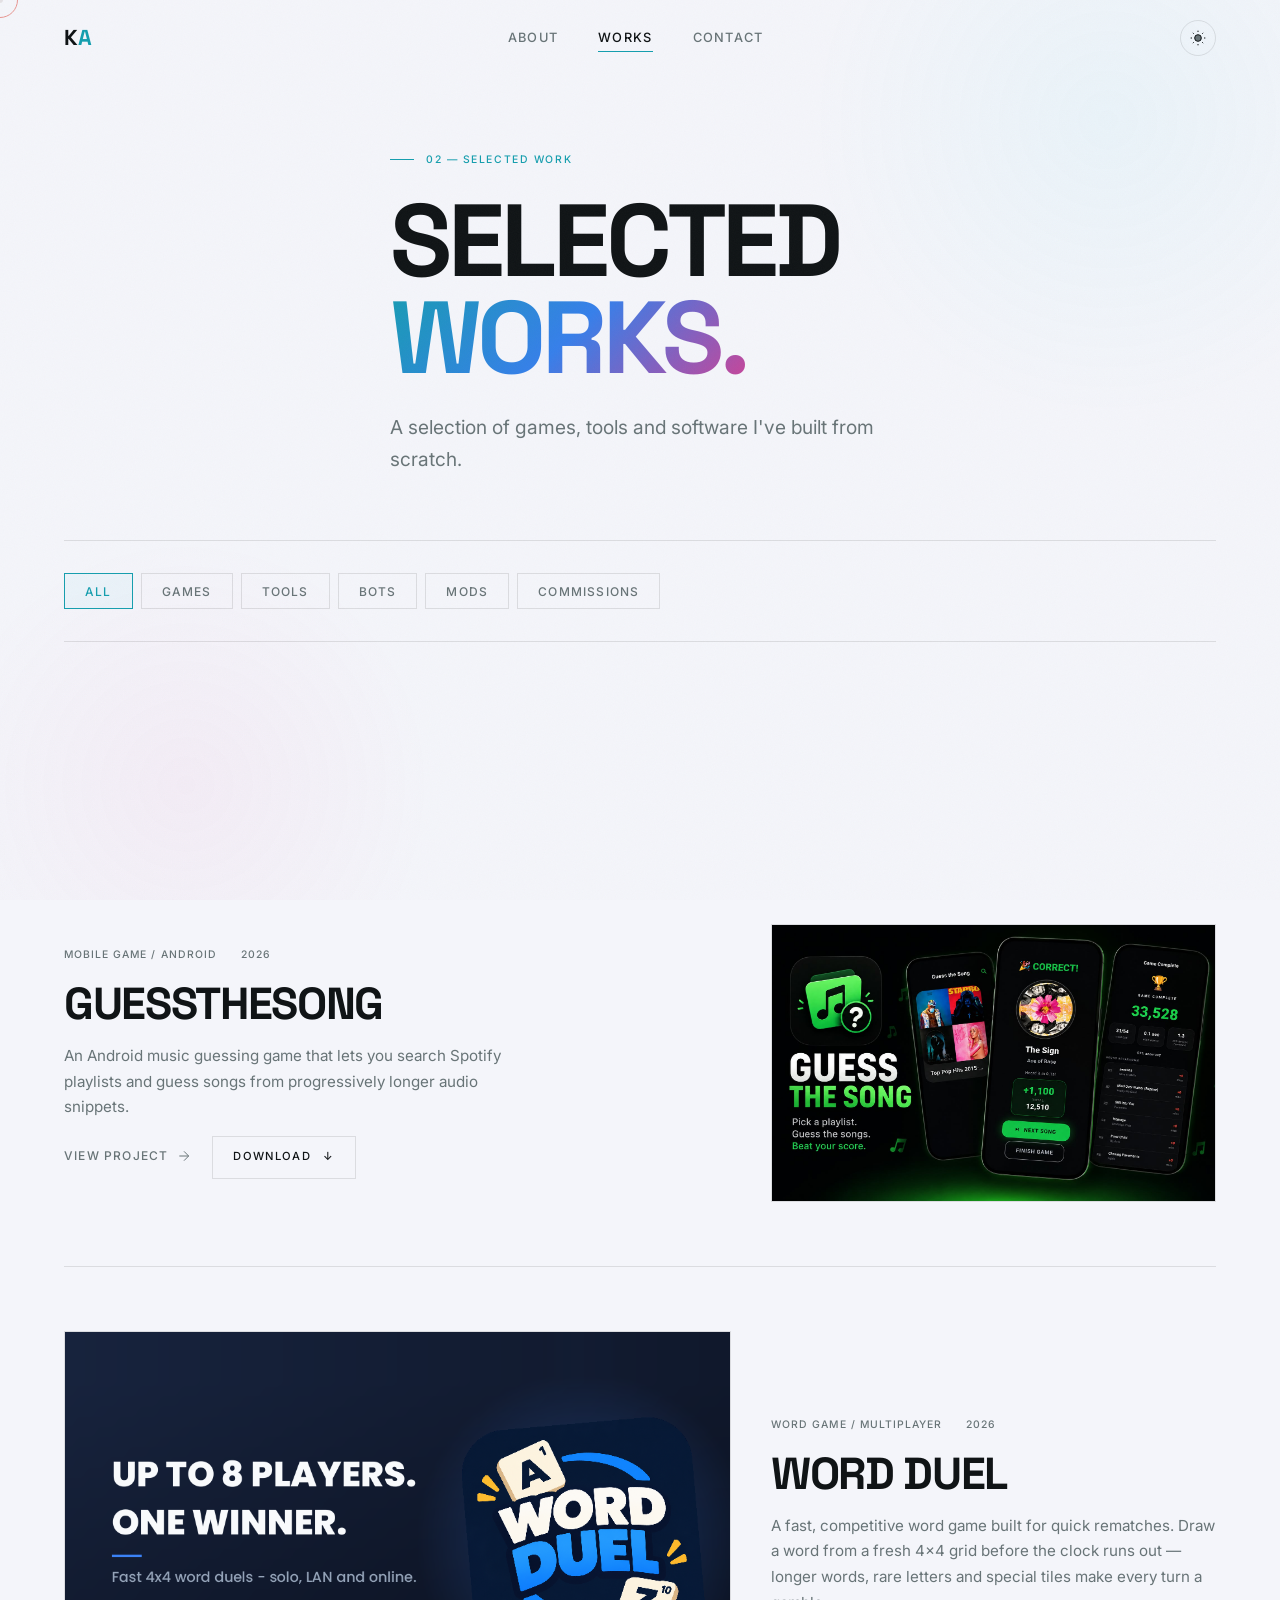
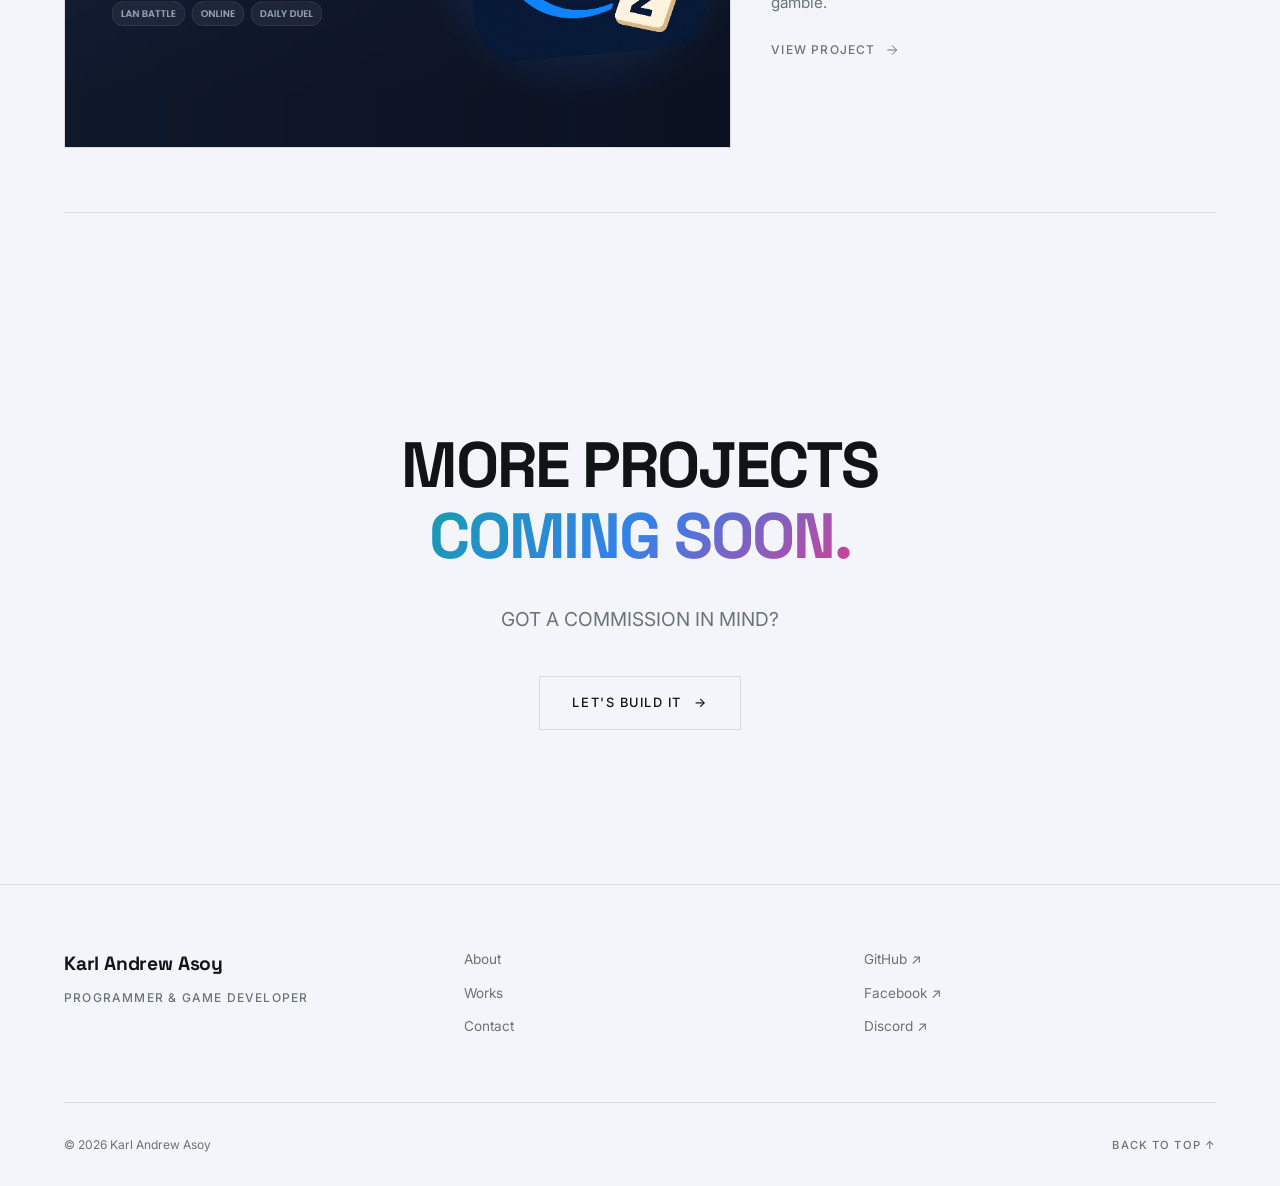
==== commit 7d29a254: "word duel" ====
--- a/works/index.html
+++ b/works/index.html
@@ -125,6 +125,42 @@
           </div>
         </article>
 
+        <!-- Project 02 — WORD DUEL -->
+        <article class="project-item layout-2 project-mirror reveal"
+          data-category="game mobile"
+          data-slug="wordduel"
+          data-overview="A fast, competitive word game built for quick rematches"
+          data-role="Solo Developer"
+          data-timeline="2026 — Ongoing"
+          data-tools="Godot, GDScript"
+          data-challenge="Every turn in Word Duel is a small gamble. Players get one clock, one 4x4 grid and a fixed window to find a word that's worth the risk — play it safe for a few points, or chase a long word with rare letters and special tiles before time runs out. Keeping that decision readable on a phone, while five modes and 2-8 player LAN battles all run on the same scoring core, was the real challenge."
+          data-approach="Built the game around a single turn loop: draw from a fresh 4x4 grid, preview the exact score live, then submit before the clock expires. Tile values, length bonuses, streak multipliers and special tiles (letter x2, flat bonus, word x2) all resolve into one previewed total. Rounds can layer on modifiers — VOWELS x2, RARE x2, 4+ LETTERS ONLY, SUDDEN DEATH and DOUBLE POINTS — with a rule chip above the board always showing which rule is live. The same loop powers VS Bot, Endless, Daily Duel, LAN Duel and 2-8 player LAN Battle, while online rooms add private codes, join-by-code, quick match and host-selected Classic, Blitz and Marathon lengths."
+          data-solution="A portrait-first word game for phones where players race a shrinking clock across a 4x4 grid. Five ways to play: VS Bot at three difficulties, Endless with a shrinking clock and revives, a shared Daily Duel with quests, login streaks and coins, 1v1 LAN Duel, and LAN Battle for 2-8 players over 15 rounds. Online play supports private rooms, joining by code and quick match, with Classic (10 rounds / 15s), Blitz (8 rounds / 8s) and Marathon (15 rounds / 20s). Coins unlock tile skins and board frames, and real colour emoji emotes let rivals react in the moment."
+          data-results="A fast, high-contrast word game built for immediate rematches: a live score preview, a readable board at any screen size, and special rounds that stop one strategy from carrying a match. LAN and single-player modes work offline, online play needs a connection, and the 15-round Battle mode keeps a full lobby's standings visible in real time."
+          data-gallery-1="../assets/Word%20Duel/01_duel_1080x1920.png"
+          data-gallery-2="../assets/Word%20Duel/02_battle_1080x1920.png"
+          data-gallery-3="../assets/Word%20Duel/03_emotes_1080x1920.png"
+          data-gallery-4="../assets/Word%20Duel/04_results_1080x1920.png"
+          data-gallery-5="../assets/Word%20Duel/05_solo_1080x1920.png"
+          data-gallery-6="../assets/Word%20Duel/06_word_duel_1080x1920.png">
+
+          <div class="project-text">
+            <div class="project-meta">
+              <span class="project-meta-item">Word Game / Multiplayer</span>
+              <span class="project-meta-item">2026</span>
+            </div>
+            <h3 class="project-name">WORD DUEL</h3>
+            <p class="project-desc">A fast, competitive word game built for quick rematches. Draw a word from a fresh 4×4 grid before the clock runs out — longer words, rare letters and special tiles make every turn a gamble.</p>
+            <span class="project-arrow">VIEW PROJECT <svg viewBox="0 0 24 24"><line x1="5" y1="12" x2="19" y2="12"/><polyline points="12 5 19 12 12 19"/></svg></span>
+          </div>
+          <div class="project-image-wrap">
+            <img src="../assets/Word%20Duel/thumbnail_1024x640.png" alt="WORD DUEL — up to 8 players, one winner" loading="lazy">
+            <div class="project-image-overlay">
+              <span>VIEW PROJECT</span>
+            </div>
+          </div>
+        </article>
+
       </div>
     </section>
 
--- a/css/style.css
+++ b/css/style.css
@@ -1112,6 +1112,19 @@
   order: 2;
 }
 
+/* Mirrored variant so consecutive projects alternate sides on desktop */
+.project-item.layout-2.project-mirror {
+  grid-template-columns: 1.2fr 0.8fr;
+}
+
+.project-item.layout-2.project-mirror .project-text {
+  order: 2;
+}
+
+.project-item.layout-2.project-mirror .project-image-wrap {
+  order: 1;
+}
+
 .project-item.layout-3 {
   grid-template-columns: 1fr;
 }
@@ -1442,19 +1455,12 @@
   aspect-ratio: 9/16;
   border: 1px solid var(--border);
   overflow: hidden;
-  margin-top: -12px;
-  margin-bottom: -12px;
 }
 
 .modal-gallery-item img {
   width: 100%;
   height: 100%;
   object-fit: cover;
-}
-
-.modal-gallery-item.full {
-  grid-column: auto;
-  aspect-ratio: 9/16;
 }
 
 /* ===================== CONTACT PAGE ===================== */
@@ -1850,6 +1856,10 @@
     order: 1;
   }
 
+  .project-item.layout-2.project-mirror {
+    grid-template-columns: 1fr;
+  }
+
   .footer-grid {
     grid-template-columns: 1fr 1fr;
   }
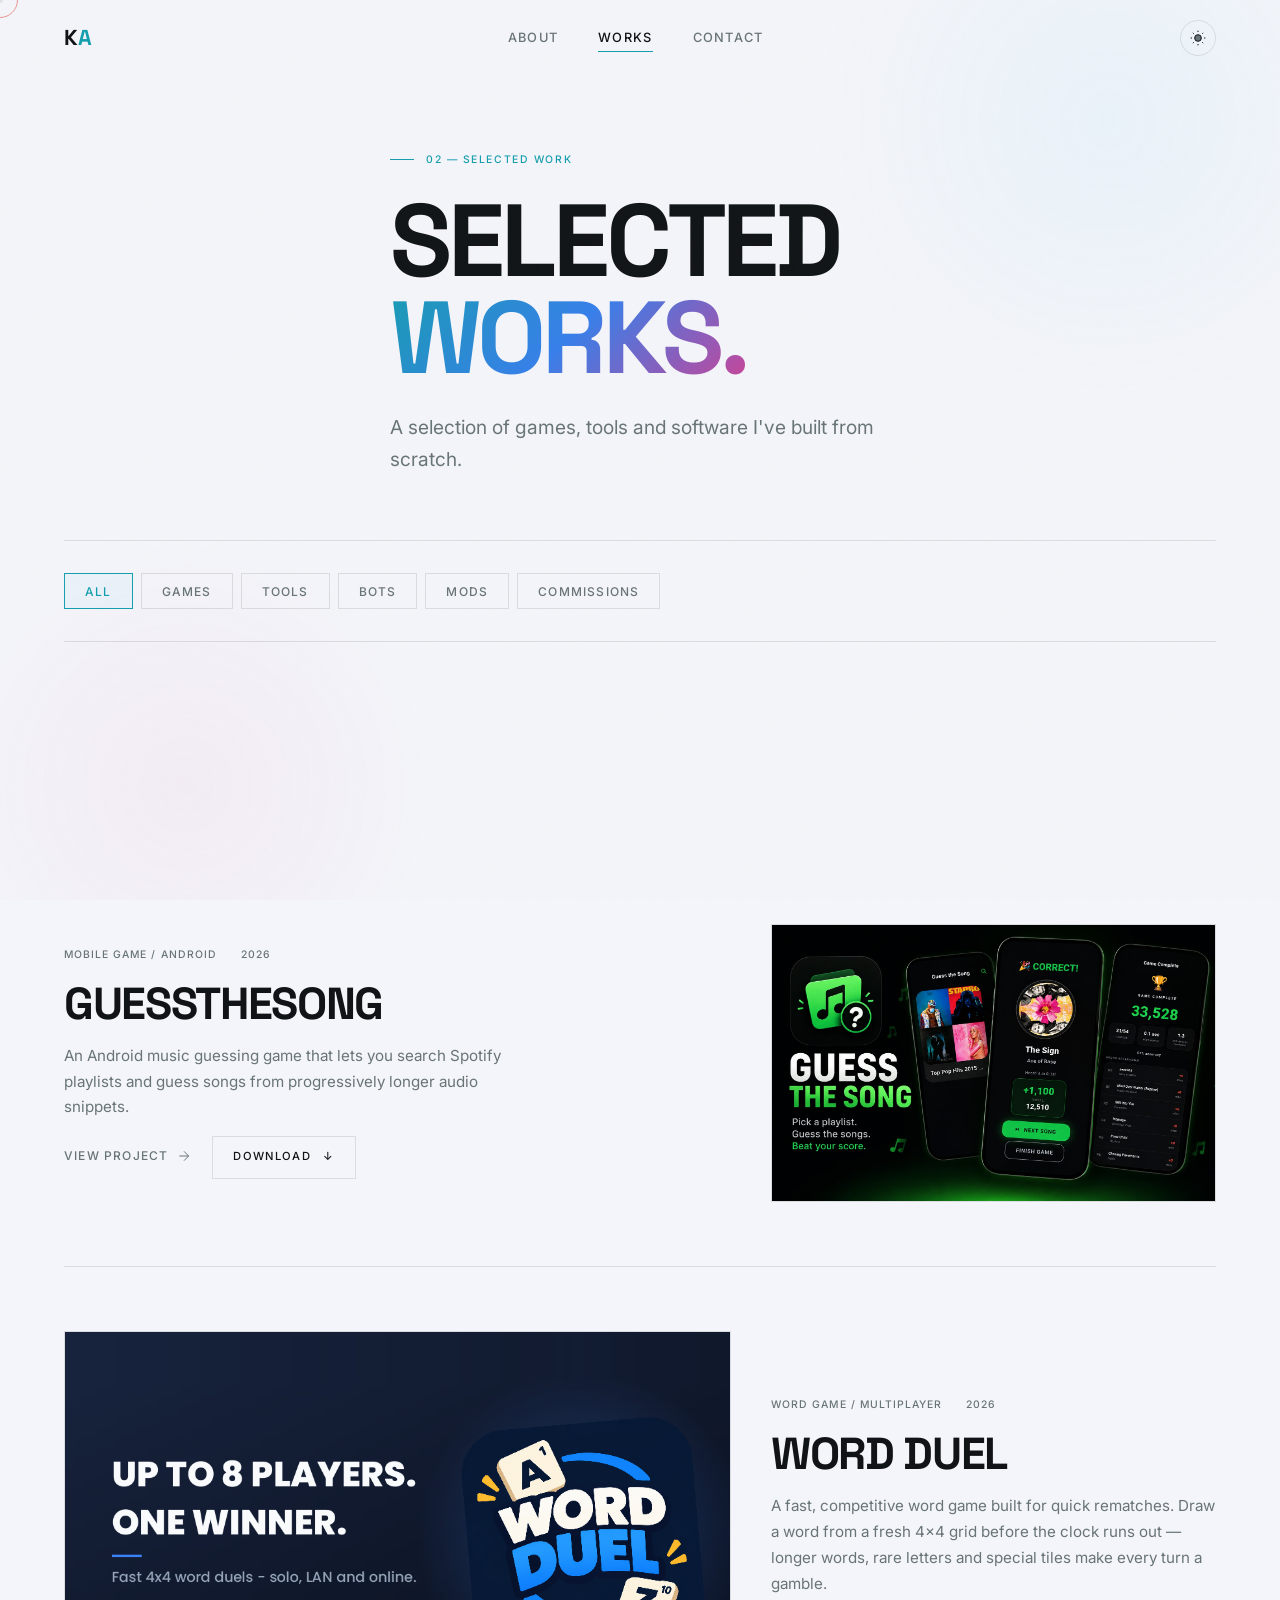
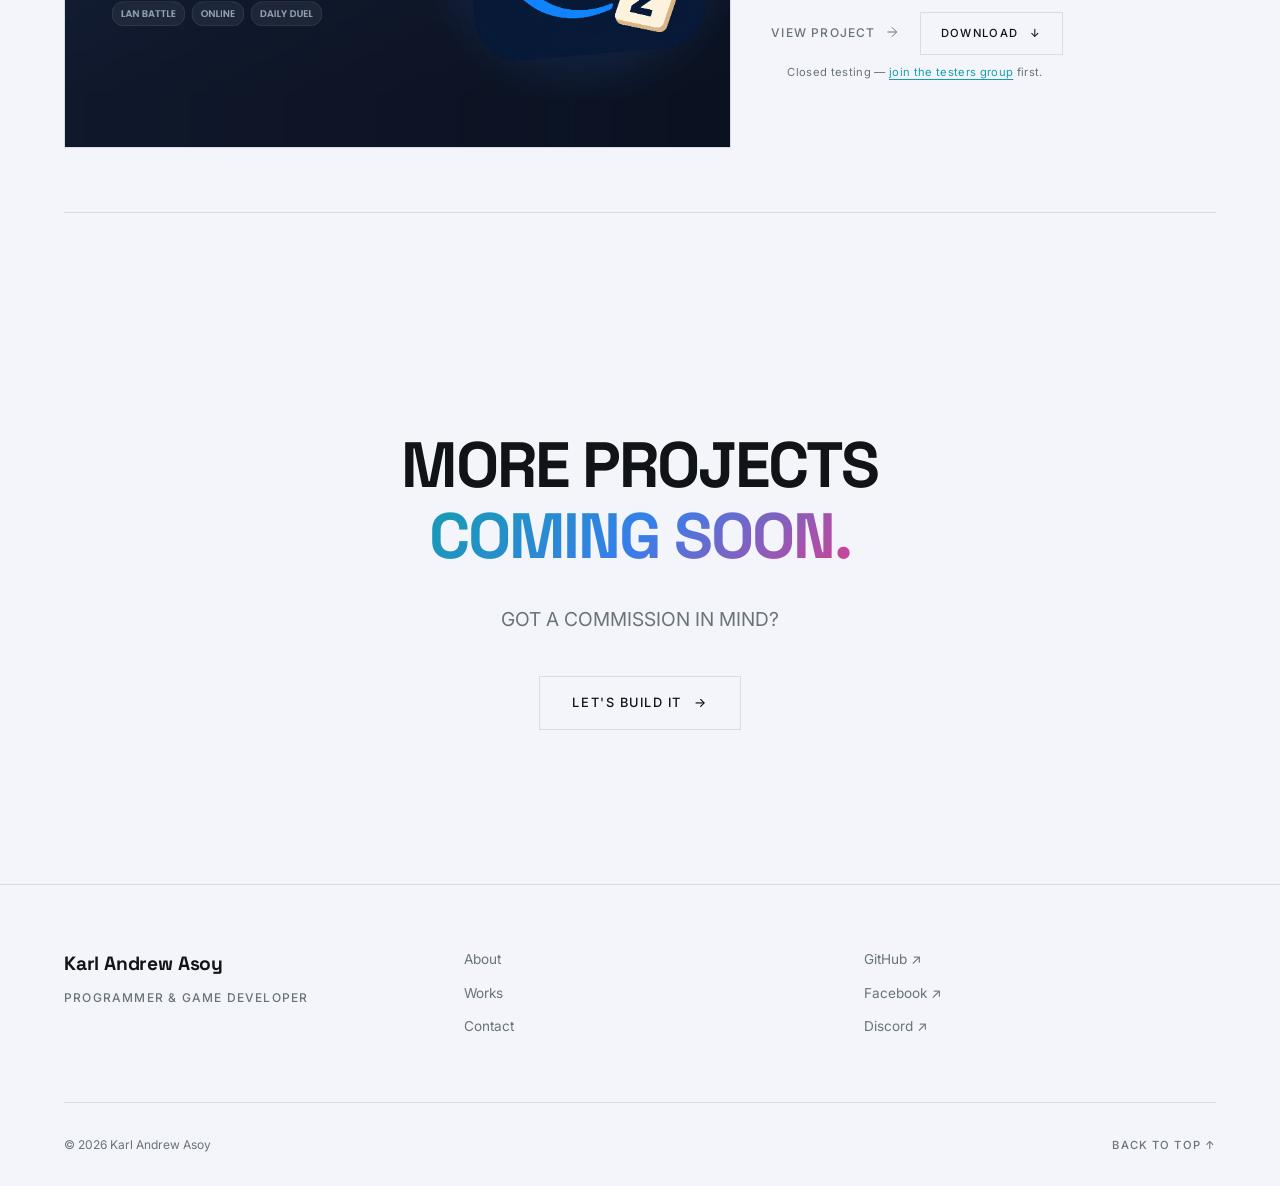
==== commit 25e2189e: "wd update" ====
--- a/works/index.html
+++ b/works/index.html
@@ -115,7 +115,7 @@
             <h3 class="project-name">GUESSTHESONG</h3>
             <p class="project-desc">An Android music guessing game that lets you search Spotify playlists and guess songs from progressively longer audio snippets.</p>
             <span class="project-arrow">VIEW PROJECT <svg viewBox="0 0 24 24"><line x1="5" y1="12" x2="19" y2="12"/><polyline points="12 5 19 12 12 19"/></svg></span>
-            <a href="#" class="btn project-download-btn" target="_blank" rel="noopener" onclick="event.stopPropagation()">DOWNLOAD <span class="arrow">&darr;</span></a>
+            <a href="#" class="btn project-download-btn" target="_blank" rel="noopener">DOWNLOAD <span class="arrow">&darr;</span></a>
           </div>
           <div class="project-image-wrap">
             <img src="../assets/guessthesong/thumbnail.jpg" alt="GUESSTHESONG — Android music guessing game" loading="lazy">
@@ -137,6 +137,8 @@
           data-approach="Built the game around a single turn loop: draw from a fresh 4x4 grid, preview the exact score live, then submit before the clock expires. Tile values, length bonuses, streak multipliers and special tiles (letter x2, flat bonus, word x2) all resolve into one previewed total. Rounds can layer on modifiers — VOWELS x2, RARE x2, 4+ LETTERS ONLY, SUDDEN DEATH and DOUBLE POINTS — with a rule chip above the board always showing which rule is live. The same loop powers VS Bot, Endless, Daily Duel, LAN Duel and 2-8 player LAN Battle, while online rooms add private codes, join-by-code, quick match and host-selected Classic, Blitz and Marathon lengths."
           data-solution="A portrait-first word game for phones where players race a shrinking clock across a 4x4 grid. Five ways to play: VS Bot at three difficulties, Endless with a shrinking clock and revives, a shared Daily Duel with quests, login streaks and coins, 1v1 LAN Duel, and LAN Battle for 2-8 players over 15 rounds. Online play supports private rooms, joining by code and quick match, with Classic (10 rounds / 15s), Blitz (8 rounds / 8s) and Marathon (15 rounds / 20s). Coins unlock tile skins and board frames, and real colour emoji emotes let rivals react in the moment."
           data-results="A fast, high-contrast word game built for immediate rematches: a live score preview, a readable board at any screen size, and special rounds that stop one strategy from carrying a match. LAN and single-player modes work offline, online play needs a connection, and the 15-round Battle mode keeps a full lobby's standings visible in real time."
+          data-download="https://play.google.com/store/apps/details?id=com.twobeatstudios.wordduel"
+          data-download-group="https://groups.google.com/u/4/g/2bs-game-testers"
           data-gallery-1="../assets/Word%20Duel/01_duel_1080x1920.png"
           data-gallery-2="../assets/Word%20Duel/02_battle_1080x1920.png"
           data-gallery-3="../assets/Word%20Duel/03_emotes_1080x1920.png"
@@ -152,6 +154,8 @@
             <h3 class="project-name">WORD DUEL</h3>
             <p class="project-desc">A fast, competitive word game built for quick rematches. Draw a word from a fresh 4×4 grid before the clock runs out — longer words, rare letters and special tiles make every turn a gamble.</p>
             <span class="project-arrow">VIEW PROJECT <svg viewBox="0 0 24 24"><line x1="5" y1="12" x2="19" y2="12"/><polyline points="12 5 19 12 12 19"/></svg></span>
+            <a href="#" class="btn project-download-btn" target="_blank" rel="noopener">DOWNLOAD <span class="arrow">&darr;</span></a>
+            <span class="project-download-note">Closed testing — <a href="https://groups.google.com/u/4/g/2bs-game-testers" target="_blank" rel="noopener">join the testers group</a> first.</span>
           </div>
           <div class="project-image-wrap">
             <img src="../assets/Word%20Duel/thumbnail_1024x640.png" alt="WORD DUEL — up to 8 players, one winner" loading="lazy">
@@ -211,6 +215,14 @@
     <div class="modal-content"></div>
   </div>
 
+  <!-- Download Instructions Modal -->
+  <div class="download-modal" role="dialog" aria-modal="true" aria-label="How to download Word Duel">
+    <button class="modal-close" aria-label="Close download instructions">
+      <svg viewBox="0 0 24 24"><line x1="18" y1="6" x2="6" y2="18"/><line x1="6" y1="6" x2="18" y2="18"/></svg>
+    </button>
+    <div class="download-modal-content"></div>
+  </div>
+
   <script src="../js/script.js"></script>
 </body>
 </html>
--- a/css/style.css
+++ b/css/style.css
@@ -1274,6 +1274,25 @@
   color: var(--text);
 }
 
+.project-download-note {
+  display: block;
+  margin: 0.6rem 0 0 1rem;
+  font-size: 0.7rem;
+  line-height: 1.5;
+  letter-spacing: 0.03em;
+  color: var(--text-muted);
+}
+
+.project-download-note a {
+  color: var(--cyan);
+  text-decoration: underline;
+  text-underline-offset: 3px;
+}
+
+.project-download-note a:hover {
+  color: var(--blue);
+}
+
 /* Project Small Meta */
 .project-small-meta {
   display: flex;
@@ -1444,6 +1463,116 @@
   color: var(--text-muted);
 }
 
+/* ===================== DOWNLOAD MODAL ===================== */
+.download-modal {
+  position: fixed;
+  inset: 0;
+  z-index: 3000;
+  display: flex;
+  align-items: center;
+  justify-content: center;
+  padding: 2rem;
+  background: rgba(5, 9, 11, 0.88);
+  backdrop-filter: blur(12px);
+  -webkit-backdrop-filter: blur(12px);
+  opacity: 0;
+  visibility: hidden;
+  overflow-y: auto;
+  transition: opacity 0.3s ease, visibility 0.3s ease;
+}
+
+.download-modal.open {
+  opacity: 1;
+  visibility: visible;
+}
+
+.download-modal .modal-close {
+  z-index: 3001;
+}
+
+.download-modal-content {
+  width: 100%;
+  max-width: 720px;
+  margin: auto;
+  padding: 3rem;
+  border: 1px solid var(--border);
+  background: var(--bg-secondary);
+}
+
+.download-modal-title {
+  font-family: var(--font-heading);
+  font-size: clamp(2rem, 4vw, 3rem);
+  font-weight: 700;
+  line-height: 1.05;
+  letter-spacing: -0.03em;
+  text-transform: uppercase;
+  margin: 1rem 0 1.25rem;
+}
+
+.download-modal-lead {
+  font-size: 0.95rem;
+  line-height: 1.8;
+  color: var(--text-muted);
+  margin-bottom: 2rem;
+}
+
+.download-steps {
+  list-style: decimal;
+  margin: 0 0 2rem 1.5rem;
+  padding: 0;
+  font-size: 0.95rem;
+  line-height: 1.7;
+  color: var(--text-muted);
+}
+
+.download-steps li {
+  padding-left: 0.4rem;
+  margin-bottom: 0.9rem;
+}
+
+.download-steps li::marker {
+  color: var(--cyan);
+  font-weight: 600;
+}
+
+.download-steps li:last-child {
+  margin-bottom: 0;
+}
+
+.download-steps a {
+  color: var(--cyan);
+  text-decoration: underline;
+  text-underline-offset: 3px;
+}
+
+.download-steps a:hover {
+  color: var(--blue);
+}
+
+.download-actions {
+  display: flex;
+  flex-wrap: wrap;
+  gap: 0.75rem;
+  margin-bottom: 1.5rem;
+}
+
+.download-actions .btn {
+  font-size: 0.75rem;
+  padding: 0.85rem 1.5rem;
+}
+
+.download-warning {
+  font-size: 0.8rem;
+  line-height: 1.6;
+  color: var(--text-muted);
+  padding-top: 1.25rem;
+  border-top: 1px solid var(--border);
+}
+
+.download-warning strong {
+  color: var(--text);
+}
+
 .modal-gallery {
   display: grid;
   grid-template-columns: repeat(3, 1fr);
@@ -1922,6 +2051,27 @@
     grid-template-columns: 1fr;
   }
 
+  .download-modal {
+    padding: 0;
+    align-items: flex-start;
+  }
+
+  .download-modal-content {
+    max-width: none;
+    min-height: 100vh;
+    padding: 6rem 1.5rem 3rem;
+    border: none;
+  }
+
+  .download-actions {
+    flex-direction: column;
+  }
+
+  .download-actions .btn {
+    width: 100%;
+    justify-content: center;
+  }
+
   .footer-grid {
     grid-template-columns: 1fr;
     gap: 2rem;
